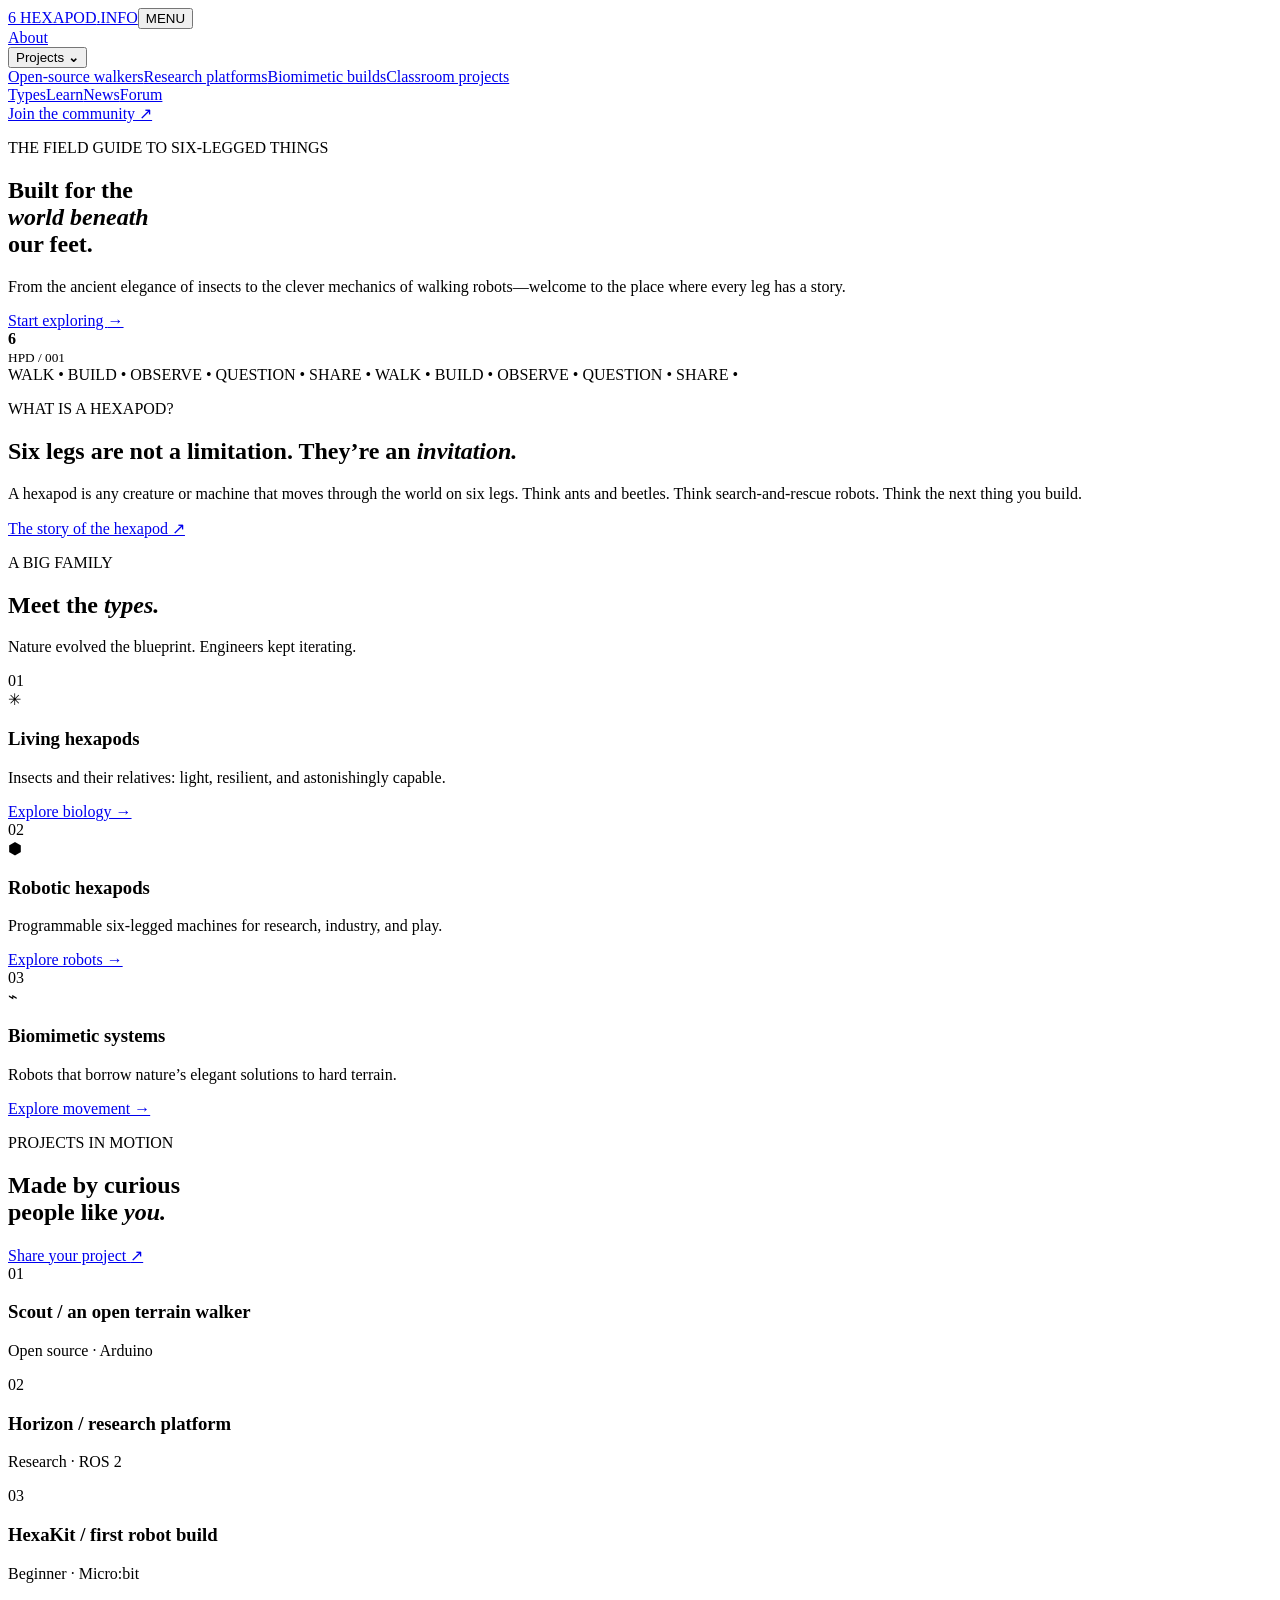
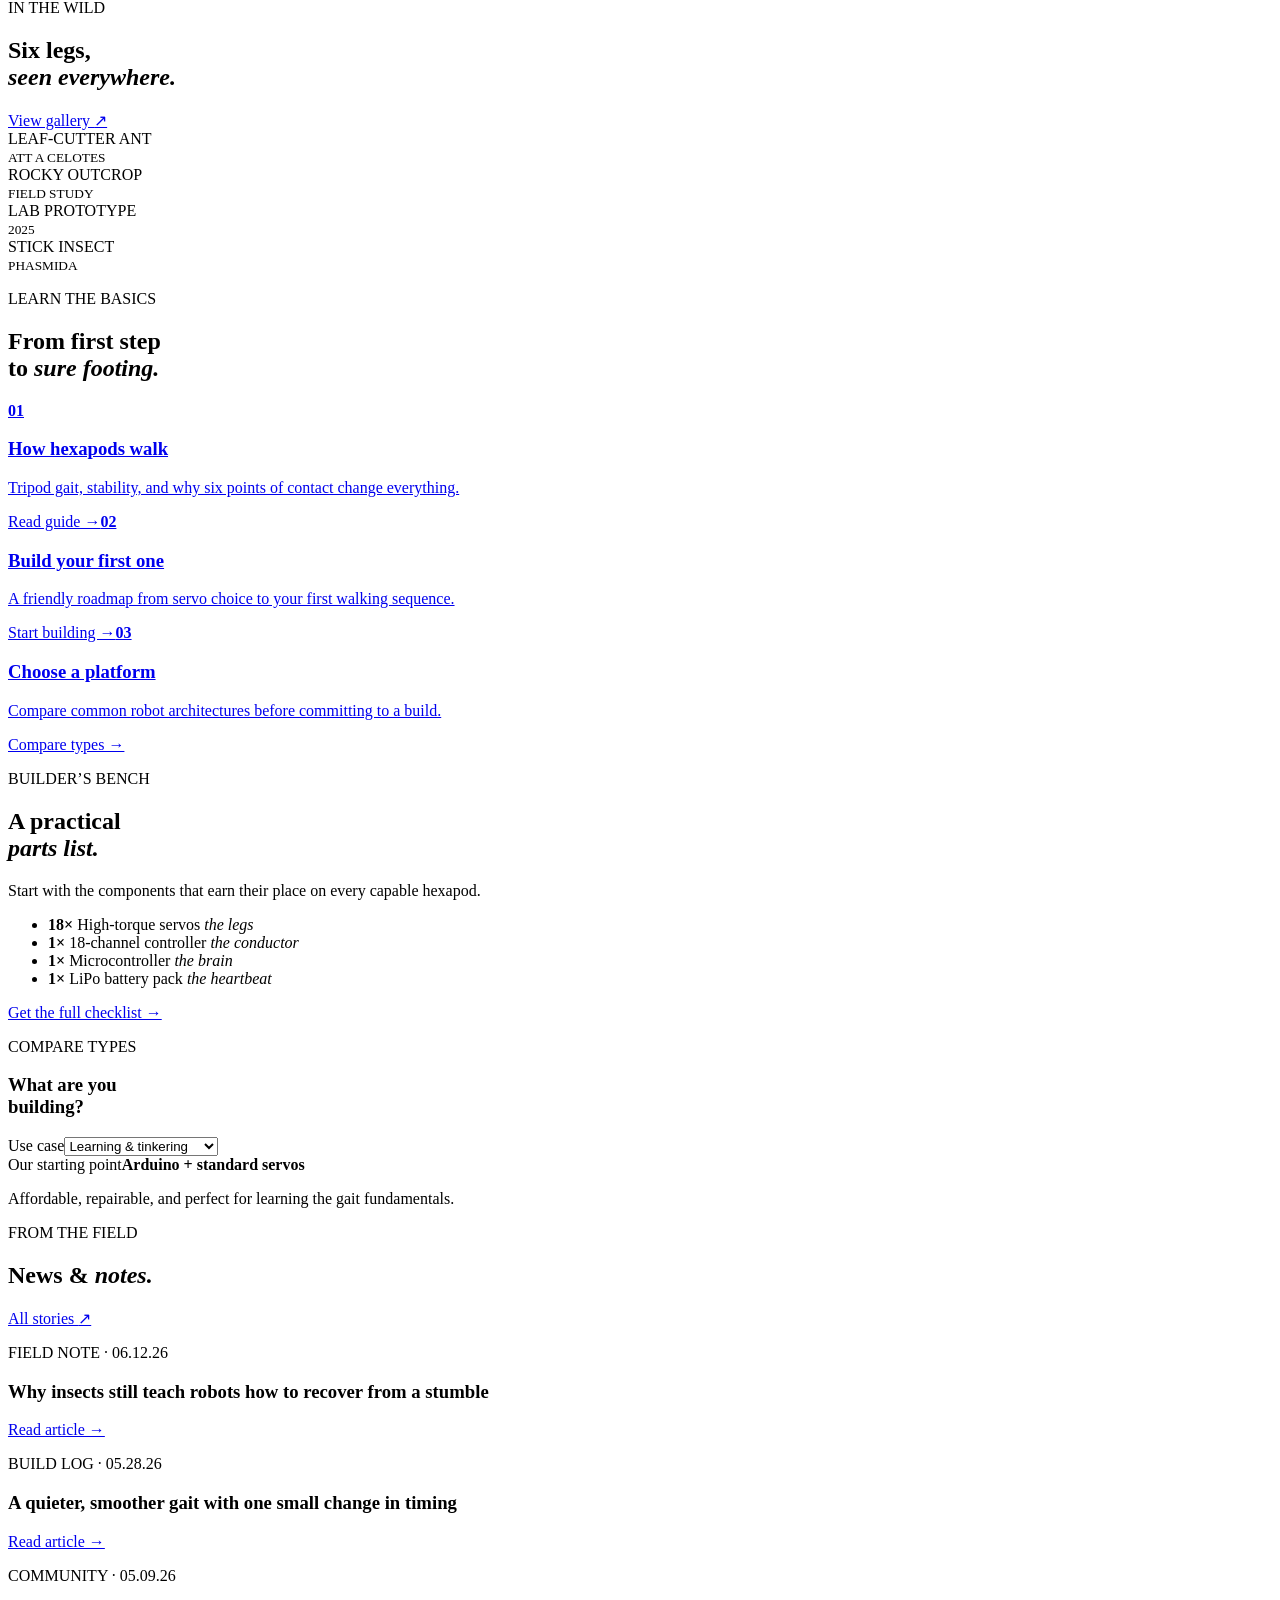
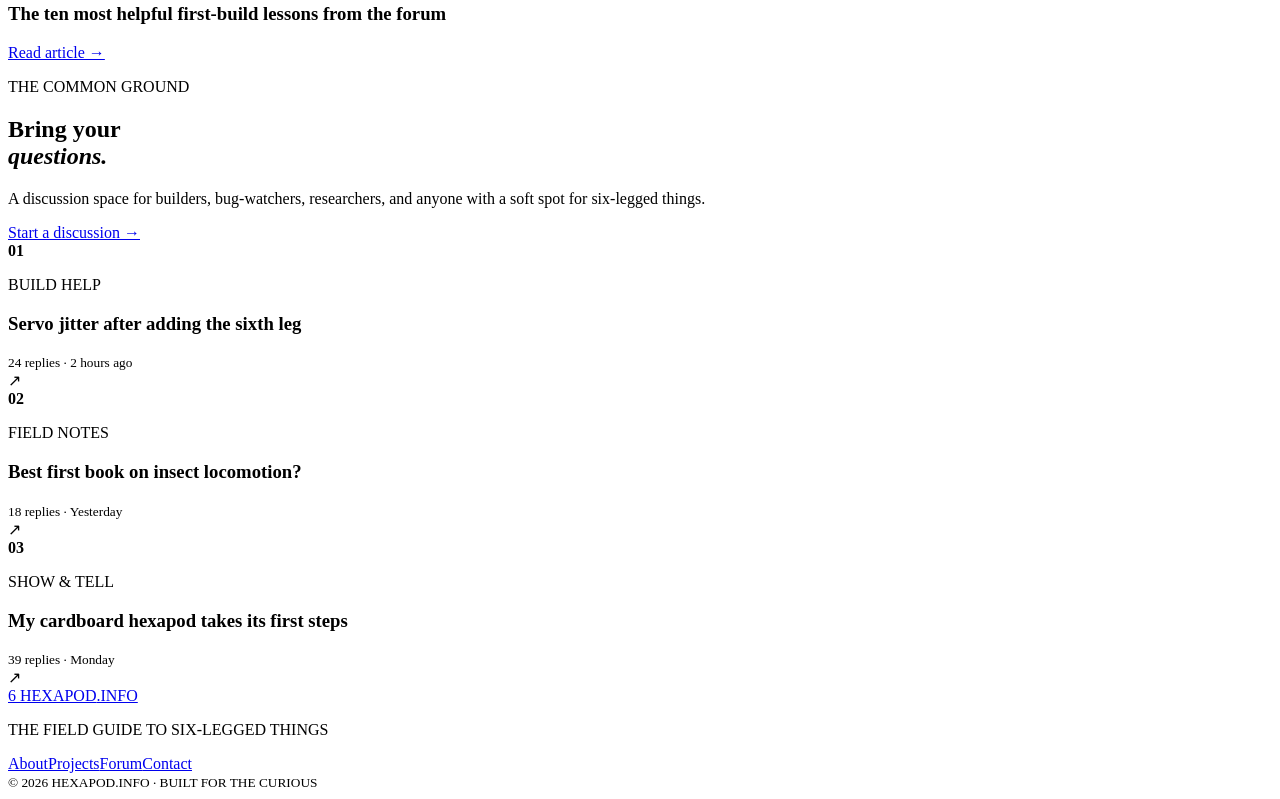
==== index.html @ 82b896a0 "Add Hexapod.info website" ====
<!doctype html>
<html lang="en">
<head>
  <meta charset="utf-8"><meta name="viewport" content="width=device-width,initial-scale=1">
  <meta name="description" content="Hexapod.info is a home for six-legged robots, living hexapods, projects, parts, and people who build them.">
  <title>Hexapod.info — Six legs, endless possibility</title>
  <link rel="preconnect" href="https://fonts.googleapis.com"><link rel="preconnect" href="https://fonts.gstatic.com" crossorigin>
  <link href="https://fonts.googleapis.com/css2?family=DM+Mono:wght@400;500&family=Manrope:wght@400;500;600;700;800&family=Playfair+Display:ital,wght@0,500;1,500&display=swap" rel="stylesheet">
  <link rel="stylesheet" href="styles.css">
</head>
<body>
  <header class="site-header"><a class="brand" href="#home"><span>6</span> HEXAPOD<span class="dot">.INFO</span></a><button class="nav-toggle" aria-label="Open navigation">MENU</button><nav><a href="#about">About</a><div class="dropdown"><button>Projects <b>⌄</b></button><div class="drop-content"><a href="#projects">Open-source walkers</a><a href="#projects">Research platforms</a><a href="#projects">Biomimetic builds</a><a href="#projects">Classroom projects</a></div></div><a href="#types">Types</a><a href="#learn">Learn</a><a href="#news">News</a><a href="#forum">Forum</a></nav><a class="contribute" href="#forum">Join the community ↗</a></header>

  <main id="home">
    <section class="hero"><div class="hero-orb"></div><div class="hero-copy"><p class="kicker">THE FIELD GUIDE TO SIX-LEGGED THINGS</p><h1>Built for the<br><i>world beneath</i><br>our feet.</h1><p>From the ancient elegance of insects to the clever mechanics of walking robots—welcome to the place where every leg has a story.</p><a class="button" href="#learn">Start exploring <span>→</span></a></div><div class="hero-art" aria-label="Abstract illustration of a hexapod robot"><div class="sun"></div><div class="hex-body"><b>6</b></div><i class="leg a"></i><i class="leg b"></i><i class="leg c"></i><i class="leg d"></i><i class="leg e"></i><i class="leg f"></i><span class="eye"></span><small>HPD / 001</small></div></section>

    <section class="marquee"><span>WALK • BUILD • OBSERVE • QUESTION • SHARE • </span><span>WALK • BUILD • OBSERVE • QUESTION • SHARE • </span></section>

    <section id="about" class="about wrap"><p class="kicker">WHAT IS A HEXAPOD?</p><div class="split"><h2>Six legs are not a limitation. They’re an <i>invitation.</i></h2><div><p class="large">A hexapod is any creature or machine that moves through the world on six legs. Think ants and beetles. Think search-and-rescue robots. Think the next thing you build.</p><a class="arrow-link" href="#learn">The story of the hexapod <span>↗</span></a></div></div></section>

    <section id="types" class="types"><div class="wrap"><div class="section-title"><div><p class="kicker">A BIG FAMILY</p><h2>Meet the <i>types.</i></h2></div><p>Nature evolved the blueprint. Engineers kept iterating.</p></div><div class="type-grid"><article class="type-card living"><span>01</span><div class="card-art insect">✳</div><h3>Living hexapods</h3><p>Insects and their relatives: light, resilient, and astonishingly capable.</p><a href="#learn">Explore biology →</a></article><article class="type-card robot"><span>02</span><div class="card-art bot">⬢</div><h3>Robotic hexapods</h3><p>Programmable six-legged machines for research, industry, and play.</p><a href="#projects">Explore robots →</a></article><article class="type-card hybrid"><span>03</span><div class="card-art terrain">⌁</div><h3>Biomimetic systems</h3><p>Robots that borrow nature’s elegant solutions to hard terrain.</p><a href="#learn">Explore movement →</a></article></div></div></section>

    <section id="projects" class="projects wrap"><p class="kicker">PROJECTS IN MOTION</p><div class="project-head"><h2>Made by curious<br>people like <i>you.</i></h2><a class="arrow-link" href="#forum">Share your project <span>↗</span></a></div><div class="project-grid"><article><div class="project-image p1"><span>01</span><div class="mini-walker"></div></div><h3>Scout / an open terrain walker</h3><p>Open source · Arduino</p></article><article><div class="project-image p2"><span>02</span><div class="mini-walker dark"></div></div><h3>Horizon / research platform</h3><p>Research · ROS 2</p></article><article><div class="project-image p3"><span>03</span><div class="mini-walker"></div></div><h3>HexaKit / first robot build</h3><p>Beginner · Micro:bit</p></article></div></section>

    <section class="gallery wrap"><div class="section-title"><div><p class="kicker">IN THE WILD</p><h2>Six legs,<br><i>seen everywhere.</i></h2></div><a class="arrow-link" href="#gallery">View gallery <span>↗</span></a></div><div id="gallery" class="gallery-grid"><div class="g1"><span>LEAF-CUTTER ANT<br><small>ATT A CELOTES</small></span></div><div class="g2"><span>ROCKY OUTCROP<br><small>FIELD STUDY</small></span></div><div class="g3"><span>LAB PROTOTYPE<br><small>2025</small></span></div><div class="g4"><span>STICK INSECT<br><small>PHASMIDA</small></span></div></div></section>

    <section id="learn" class="learn"><div class="wrap"><div class="learn-top"><p class="kicker">LEARN THE BASICS</p><h2>From first step<br>to <i>sure footing.</i></h2></div><div class="learn-grid"><a href="#learn"><b>01</b><h3>How hexapods walk</h3><p>Tripod gait, stability, and why six points of contact change everything.</p><span>Read guide →</span></a><a href="#parts"><b>02</b><h3>Build your first one</h3><p>A friendly roadmap from servo choice to your first walking sequence.</p><span>Start building →</span></a><a href="#compare"><b>03</b><h3>Choose a platform</h3><p>Compare common robot architectures before committing to a build.</p><span>Compare types →</span></a></div></div></section>

    <section id="parts" class="tools wrap"><p class="kicker">BUILDER’S BENCH</p><div class="tool-grid"><div><h2>A practical<br><i>parts list.</i></h2><p>Start with the components that earn their place on every capable hexapod.</p><ul><li><b>18×</b> High-torque servos <em>the legs</em></li><li><b>1×</b> 18-channel controller <em>the conductor</em></li><li><b>1×</b> Microcontroller <em>the brain</em></li><li><b>1×</b> LiPo battery pack <em>the heartbeat</em></li></ul><a class="button outline" href="#forum">Get the full checklist →</a></div><div id="compare" class="compare"><p class="kicker">COMPARE TYPES</p><h3>What are you<br>building?</h3><label>Use case<select id="useCase"><option value="learning">Learning & tinkering</option><option value="research">Research & autonomy</option><option value="field">Outdoor exploration</option></select></label><div class="result"><span>Our starting point</span><strong id="recommendation">Arduino + standard servos</strong><p id="recText">Affordable, repairable, and perfect for learning the gait fundamentals.</p></div></div></div></section>

    <section id="news" class="news"><div class="wrap"><div class="section-title"><div><p class="kicker">FROM THE FIELD</p><h2>News & <i>notes.</i></h2></div><a class="arrow-link" href="#news">All stories <span>↗</span></a></div><div class="news-grid"><article><p>FIELD NOTE · 06.12.26</p><h3>Why insects still teach robots how to recover from a stumble</h3><a href="#learn">Read article →</a></article><article><p>BUILD LOG · 05.28.26</p><h3>A quieter, smoother gait with one small change in timing</h3><a href="#learn">Read article →</a></article><article><p>COMMUNITY · 05.09.26</p><h3>The ten most helpful first-build lessons from the forum</h3><a href="#forum">Read article →</a></article></div></div></section>

    <section id="forum" class="forum wrap"><div><p class="kicker">THE COMMON GROUND</p><h2>Bring your<br><i>questions.</i></h2><p>A discussion space for builders, bug-watchers, researchers, and anyone with a soft spot for six-legged things.</p><a class="button" href="mailto:hello@hexapod.info">Start a discussion <span>→</span></a></div><div class="topics"><article><b>01</b><div><p>BUILD HELP</p><h3>Servo jitter after adding the sixth leg</h3><small>24 replies · 2 hours ago</small></div><span>↗</span></article><article><b>02</b><div><p>FIELD NOTES</p><h3>Best first book on insect locomotion?</h3><small>18 replies · Yesterday</small></div><span>↗</span></article><article><b>03</b><div><p>SHOW & TELL</p><h3>My cardboard hexapod takes its first steps</h3><small>39 replies · Monday</small></div><span>↗</span></article></div></section>
  </main>
  <footer><div class="wrap foot"><a class="brand" href="#home"><span>6</span> HEXAPOD<span class="dot">.INFO</span></a><p>THE FIELD GUIDE TO SIX-LEGGED THINGS</p><div><a href="#about">About</a><a href="#projects">Projects</a><a href="#forum">Forum</a><a href="mailto:hello@hexapod.info">Contact</a></div><small>© 2026 HEXAPOD.INFO · BUILT FOR THE CURIOUS</small></div></footer>
  <script src="app.js"></script>
</body></html>
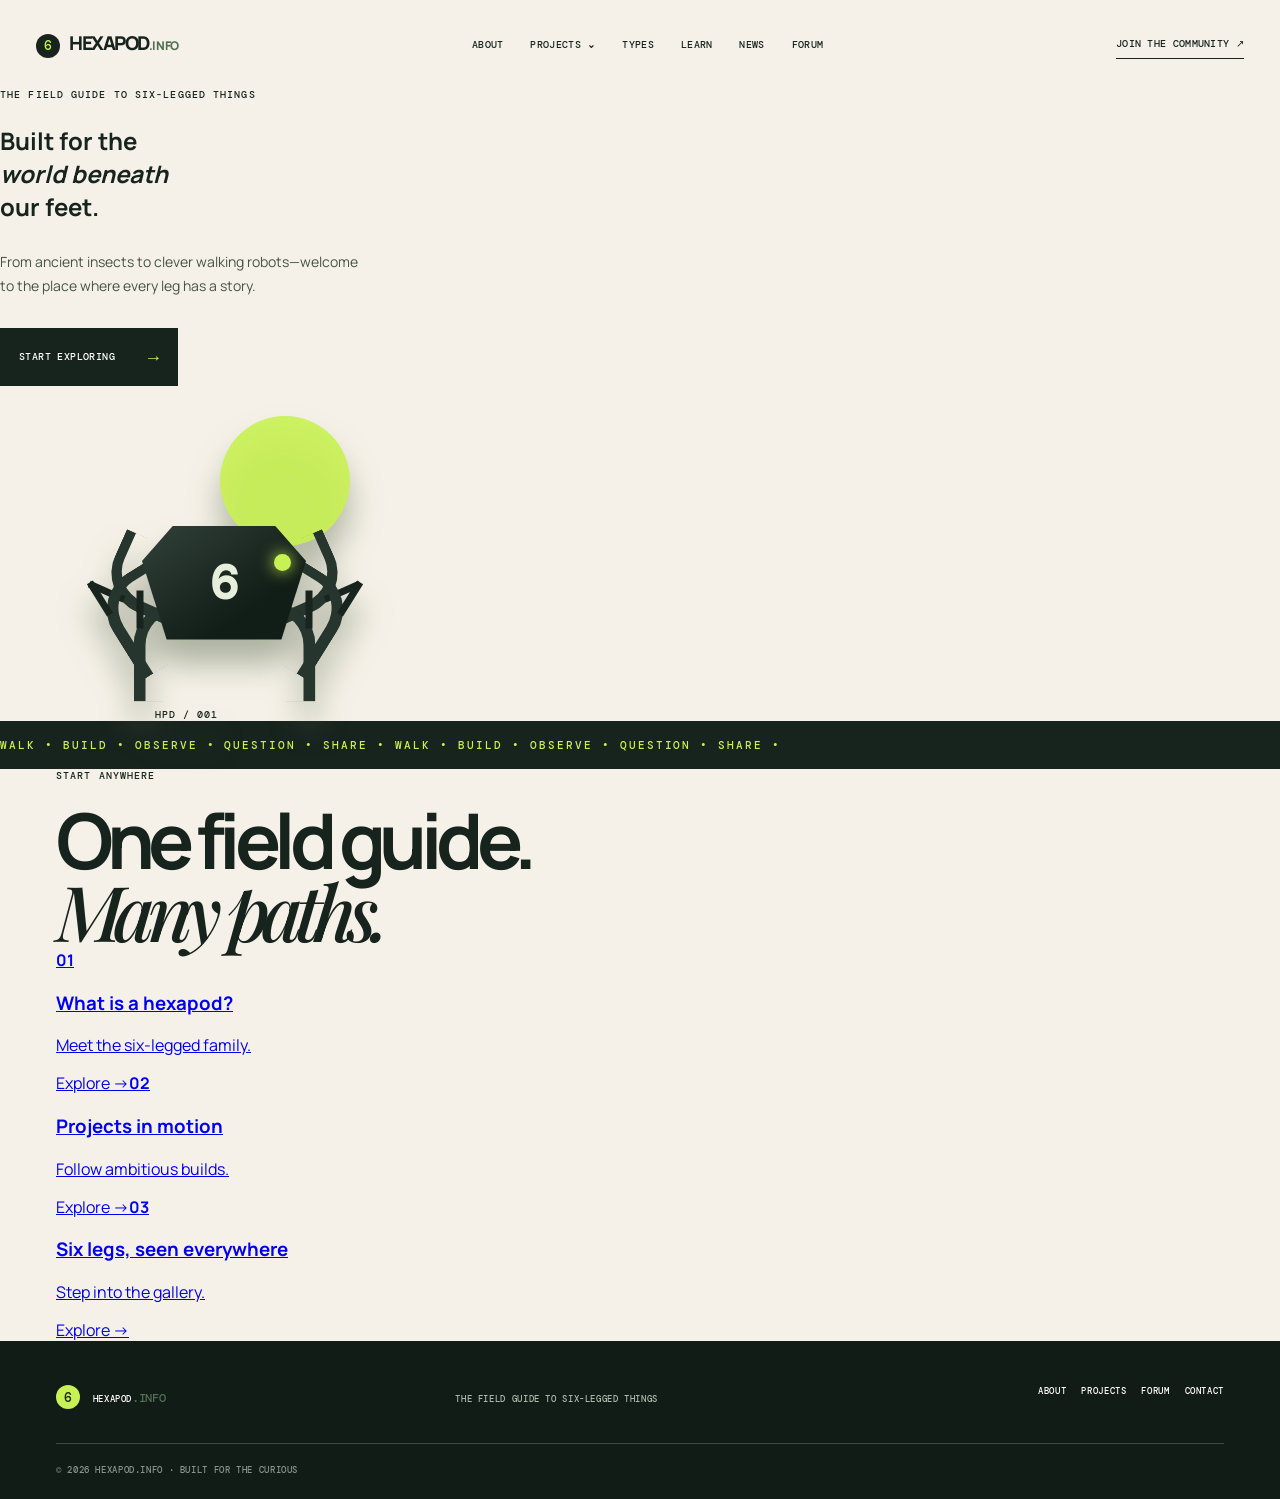
==== commit bf6b5fa0: "Convert site to separate pages" ====
--- a/index.html
+++ b/index.html
@@ -1,37 +1,6 @@
-<!doctype html>
-<html lang="en">
-<head>
-  <meta charset="utf-8"><meta name="viewport" content="width=device-width,initial-scale=1">
-  <meta name="description" content="Hexapod.info is a home for six-legged robots, living hexapods, projects, parts, and people who build them.">
-  <title>Hexapod.info — Six legs, endless possibility</title>
-  <link rel="preconnect" href="https://fonts.googleapis.com"><link rel="preconnect" href="https://fonts.gstatic.com" crossorigin>
-  <link href="https://fonts.googleapis.com/css2?family=DM+Mono:wght@400;500&family=Manrope:wght@400;500;600;700;800&family=Playfair+Display:ital,wght@0,500;1,500&display=swap" rel="stylesheet">
-  <link rel="stylesheet" href="styles.css">
-</head>
-<body>
-  <header class="site-header"><a class="brand" href="#home"><span>6</span> HEXAPOD<span class="dot">.INFO</span></a><button class="nav-toggle" aria-label="Open navigation">MENU</button><nav><a href="#about">About</a><div class="dropdown"><button>Projects <b>⌄</b></button><div class="drop-content"><a href="#projects">Open-source walkers</a><a href="#projects">Research platforms</a><a href="#projects">Biomimetic builds</a><a href="#projects">Classroom projects</a></div></div><a href="#types">Types</a><a href="#learn">Learn</a><a href="#news">News</a><a href="#forum">Forum</a></nav><a class="contribute" href="#forum">Join the community ↗</a></header>
-
-  <main id="home">
-    <section class="hero"><div class="hero-orb"></div><div class="hero-copy"><p class="kicker">THE FIELD GUIDE TO SIX-LEGGED THINGS</p><h1>Built for the<br><i>world beneath</i><br>our feet.</h1><p>From the ancient elegance of insects to the clever mechanics of walking robots—welcome to the place where every leg has a story.</p><a class="button" href="#learn">Start exploring <span>→</span></a></div><div class="hero-art" aria-label="Abstract illustration of a hexapod robot"><div class="sun"></div><div class="hex-body"><b>6</b></div><i class="leg a"></i><i class="leg b"></i><i class="leg c"></i><i class="leg d"></i><i class="leg e"></i><i class="leg f"></i><span class="eye"></span><small>HPD / 001</small></div></section>
-
-    <section class="marquee"><span>WALK • BUILD • OBSERVE • QUESTION • SHARE • </span><span>WALK • BUILD • OBSERVE • QUESTION • SHARE • </span></section>
-
-    <section id="about" class="about wrap"><p class="kicker">WHAT IS A HEXAPOD?</p><div class="split"><h2>Six legs are not a limitation. They’re an <i>invitation.</i></h2><div><p class="large">A hexapod is any creature or machine that moves through the world on six legs. Think ants and beetles. Think search-and-rescue robots. Think the next thing you build.</p><a class="arrow-link" href="#learn">The story of the hexapod <span>↗</span></a></div></div></section>
-
-    <section id="types" class="types"><div class="wrap"><div class="section-title"><div><p class="kicker">A BIG FAMILY</p><h2>Meet the <i>types.</i></h2></div><p>Nature evolved the blueprint. Engineers kept iterating.</p></div><div class="type-grid"><article class="type-card living"><span>01</span><div class="card-art insect">✳</div><h3>Living hexapods</h3><p>Insects and their relatives: light, resilient, and astonishingly capable.</p><a href="#learn">Explore biology →</a></article><article class="type-card robot"><span>02</span><div class="card-art bot">⬢</div><h3>Robotic hexapods</h3><p>Programmable six-legged machines for research, industry, and play.</p><a href="#projects">Explore robots →</a></article><article class="type-card hybrid"><span>03</span><div class="card-art terrain">⌁</div><h3>Biomimetic systems</h3><p>Robots that borrow nature’s elegant solutions to hard terrain.</p><a href="#learn">Explore movement →</a></article></div></div></section>
-
-    <section id="projects" class="projects wrap"><p class="kicker">PROJECTS IN MOTION</p><div class="project-head"><h2>Made by curious<br>people like <i>you.</i></h2><a class="arrow-link" href="#forum">Share your project <span>↗</span></a></div><div class="project-grid"><article><div class="project-image p1"><span>01</span><div class="mini-walker"></div></div><h3>Scout / an open terrain walker</h3><p>Open source · Arduino</p></article><article><div class="project-image p2"><span>02</span><div class="mini-walker dark"></div></div><h3>Horizon / research platform</h3><p>Research · ROS 2</p></article><article><div class="project-image p3"><span>03</span><div class="mini-walker"></div></div><h3>HexaKit / first robot build</h3><p>Beginner · Micro:bit</p></article></div></section>
-
-    <section class="gallery wrap"><div class="section-title"><div><p class="kicker">IN THE WILD</p><h2>Six legs,<br><i>seen everywhere.</i></h2></div><a class="arrow-link" href="#gallery">View gallery <span>↗</span></a></div><div id="gallery" class="gallery-grid"><div class="g1"><span>LEAF-CUTTER ANT<br><small>ATT A CELOTES</small></span></div><div class="g2"><span>ROCKY OUTCROP<br><small>FIELD STUDY</small></span></div><div class="g3"><span>LAB PROTOTYPE<br><small>2025</small></span></div><div class="g4"><span>STICK INSECT<br><small>PHASMIDA</small></span></div></div></section>
-
-    <section id="learn" class="learn"><div class="wrap"><div class="learn-top"><p class="kicker">LEARN THE BASICS</p><h2>From first step<br>to <i>sure footing.</i></h2></div><div class="learn-grid"><a href="#learn"><b>01</b><h3>How hexapods walk</h3><p>Tripod gait, stability, and why six points of contact change everything.</p><span>Read guide →</span></a><a href="#parts"><b>02</b><h3>Build your first one</h3><p>A friendly roadmap from servo choice to your first walking sequence.</p><span>Start building →</span></a><a href="#compare"><b>03</b><h3>Choose a platform</h3><p>Compare common robot architectures before committing to a build.</p><span>Compare types →</span></a></div></div></section>
-
-    <section id="parts" class="tools wrap"><p class="kicker">BUILDER’S BENCH</p><div class="tool-grid"><div><h2>A practical<br><i>parts list.</i></h2><p>Start with the components that earn their place on every capable hexapod.</p><ul><li><b>18×</b> High-torque servos <em>the legs</em></li><li><b>1×</b> 18-channel controller <em>the conductor</em></li><li><b>1×</b> Microcontroller <em>the brain</em></li><li><b>1×</b> LiPo battery pack <em>the heartbeat</em></li></ul><a class="button outline" href="#forum">Get the full checklist →</a></div><div id="compare" class="compare"><p class="kicker">COMPARE TYPES</p><h3>What are you<br>building?</h3><label>Use case<select id="useCase"><option value="learning">Learning & tinkering</option><option value="research">Research & autonomy</option><option value="field">Outdoor exploration</option></select></label><div class="result"><span>Our starting point</span><strong id="recommendation">Arduino + standard servos</strong><p id="recText">Affordable, repairable, and perfect for learning the gait fundamentals.</p></div></div></div></section>
-
-    <section id="news" class="news"><div class="wrap"><div class="section-title"><div><p class="kicker">FROM THE FIELD</p><h2>News & <i>notes.</i></h2></div><a class="arrow-link" href="#news">All stories <span>↗</span></a></div><div class="news-grid"><article><p>FIELD NOTE · 06.12.26</p><h3>Why insects still teach robots how to recover from a stumble</h3><a href="#learn">Read article →</a></article><article><p>BUILD LOG · 05.28.26</p><h3>A quieter, smoother gait with one small change in timing</h3><a href="#learn">Read article →</a></article><article><p>COMMUNITY · 05.09.26</p><h3>The ten most helpful first-build lessons from the forum</h3><a href="#forum">Read article →</a></article></div></div></section>
-
-    <section id="forum" class="forum wrap"><div><p class="kicker">THE COMMON GROUND</p><h2>Bring your<br><i>questions.</i></h2><p>A discussion space for builders, bug-watchers, researchers, and anyone with a soft spot for six-legged things.</p><a class="button" href="mailto:hello@hexapod.info">Start a discussion <span>→</span></a></div><div class="topics"><article><b>01</b><div><p>BUILD HELP</p><h3>Servo jitter after adding the sixth leg</h3><small>24 replies · 2 hours ago</small></div><span>↗</span></article><article><b>02</b><div><p>FIELD NOTES</p><h3>Best first book on insect locomotion?</h3><small>18 replies · Yesterday</small></div><span>↗</span></article><article><b>03</b><div><p>SHOW & TELL</p><h3>My cardboard hexapod takes its first steps</h3><small>39 replies · Monday</small></div><span>↗</span></article></div></section>
-  </main>
-  <footer><div class="wrap foot"><a class="brand" href="#home"><span>6</span> HEXAPOD<span class="dot">.INFO</span></a><p>THE FIELD GUIDE TO SIX-LEGGED THINGS</p><div><a href="#about">About</a><a href="#projects">Projects</a><a href="#forum">Forum</a><a href="mailto:hello@hexapod.info">Contact</a></div><small>© 2026 HEXAPOD.INFO · BUILT FOR THE CURIOUS</small></div></footer>
-  <script src="app.js"></script>
-</body></html>
+<!doctype html><html lang="en"><head><meta charset="utf-8"><meta name="viewport" content="width=device-width,initial-scale=1"><meta name="description" content="A field guide to living and robotic hexapods."><title>Hexapod.info — Home</title><link rel="preconnect" href="https://fonts.googleapis.com"><link rel="preconnect" href="https://fonts.gstatic.com" crossorigin><link href="https://fonts.googleapis.com/css2?family=DM+Mono:wght@400;500&family=Manrope:wght@400;500;600;700;800&family=Playfair+Display:ital,wght@0,500;1,500&display=swap" rel="stylesheet"><link rel="stylesheet" href="styles.css"></head><body>
+<header class="site-header"><a class="brand" href="index.html"><span>6</span> HEXAPOD<span class="dot">.INFO</span></a><nav><a href="about.html">About</a><div class="dropdown"><button>Projects <b>⌄</b></button><div class="drop-content"><a href="project-scout.html">Scout walker</a><a href="project-horizon.html">Horizon research</a><a href="project-hexakit.html">HexaKit build</a></div></div><a href="types.html">Types</a><a href="learn.html">Learn</a><a href="news.html">News</a><a href="forum.html">Forum</a></nav><a class="contribute" href="forum.html">Join the community ↗</a></header>
+<main><section class="home-hero"><div class="hero-copy"><p class="kicker">THE FIELD GUIDE TO SIX-LEGGED THINGS</p><h1>Built for the<br><i>world beneath</i><br>our feet.</h1><p>From ancient insects to clever walking robots—welcome to the place where every leg has a story.</p><a class="button" href="learn.html">Start exploring <span>→</span></a></div><div class="hero-art"><div class="sun"></div><div class="hex-body">6</div><i class="leg a"></i><i class="leg b"></i><i class="leg c"></i><i class="leg d"></i><i class="leg e"></i><i class="leg f"></i><span class="eye"></span><small>HPD / 001</small></div></section><section class="marquee">WALK • BUILD • OBSERVE • QUESTION • SHARE • WALK • BUILD • OBSERVE • QUESTION • SHARE •</section>
+<section class="wrap page-intro"><p class="kicker">START ANYWHERE</p><h2>One field guide.<br><i>Many paths.</i></h2><div class="feature-grid"><a href="about.html"><b>01</b><h3>What is a hexapod?</h3><p>Meet the six-legged family.</p><span>Explore →</span></a><a href="projects.html"><b>02</b><h3>Projects in motion</h3><p>Follow ambitious builds.</p><span>Explore →</span></a><a href="gallery.html"><b>03</b><h3>Six legs, seen everywhere</h3><p>Step into the gallery.</p><span>Explore →</span></a></div></section></main>
+<footer><div class="wrap foot"><a class="brand" href="index.html"><span>6</span> HEXAPOD<span class="dot">.INFO</span></a><p>THE FIELD GUIDE TO SIX-LEGGED THINGS</p><div><a href="about.html">About</a><a href="projects.html">Projects</a><a href="forum.html">Forum</a><a href="mailto:hello@hexapod.info">Contact</a></div><small>© 2026 HEXAPOD.INFO · BUILT FOR THE CURIOUS</small></div></footer></body></html>
+
--- a/styles.css
+++ b/styles.css
@@ -0,0 +1 @@
+:root{--ink:#17231d;--moss:#526f54;--lime:#c8f153;--cream:#f5f1e8;--paper:#e8e4d8;--line:#c9c9bd;--mono:'DM Mono',monospace}*{box-sizing:border-box}html{scroll-behavior:smooth}body{margin:0;color:var(--ink);background:var(--cream);font-family:Manrope,Arial,sans-serif}.wrap{max-width:1240px;margin:auto;padding:0 36px}.site-header{height:88px;max-width:1320px;margin:auto;display:flex;align-items:center;justify-content:space-between;padding:0 36px}.brand{color:var(--ink);text-decoration:none;font-weight:800;letter-spacing:-.08em;font-size:19px}.brand>span:first-child{display:inline-grid;place-items:center;margin-right:7px;border-radius:50%;background:var(--ink);color:var(--lime);font:500 13px var(--mono);letter-spacing:0;width:24px;height:24px}.brand .dot{color:var(--moss);font-size:12px;letter-spacing:-.03em}nav{display:flex;gap:27px;align-items:center}nav a,nav button,.contribute{font:500 10px var(--mono);text-transform:uppercase;letter-spacing:.03em;color:var(--ink);text-decoration:none;background:none;border:0;padding:8px 0}.contribute{border-bottom:1px solid var(--ink)}.dropdown{position:relative}.drop-content{display:none;position:absolute;z-index:10;top:28px;left:-16px;width:190px;padding:12px 16px;background:var(--ink)}.drop-content a{display:block;color:white;padding:10px 0}.dropdown:hover .drop-content,.dropdown:focus-within .drop-content{display:block}.nav-toggle{display:none}.hero{min-height:635px;position:relative;overflow:hidden;background:#cbd6ba;display:grid;grid-template-columns:50% 50%;padding:0 max(6vw,40px)}.hero:after{content:'';position:absolute;inset:0;opacity:.15;pointer-events:none;background-image:linear-gradient(#526f54 1px,transparent 1px),linear-gradient(90deg,#526f54 1px,transparent 1px);background-size:54px 54px}.hero-copy{align-self:center;position:relative;z-index:2;padding-bottom:25px}.kicker{font:500 10px var(--mono);letter-spacing:.11em;margin:0 0 23px}.hero h1,h2{font-size:clamp(50px,6vw,86px);line-height:.92;letter-spacing:-.085em;margin:0;font-weight:700}.hero h1 i,h2 i{font-family:'Playfair Display',serif;font-weight:500;letter-spacing:-.1em}.hero-copy>p:not(.kicker){max-width:370px;line-height:1.7;font-size:14px;color:#465347;margin:27px 0 30px}.button{display:inline-flex;gap:33px;align-items:center;background:var(--ink);color:white;padding:17px 19px;font:500 10px var(--mono);letter-spacing:.04em;text-transform:uppercase;text-decoration:none}.button span{color:var(--lime);font-size:18px}.hero-orb{position:absolute;border:1px solid #9dad8d;width:590px;height:590px;border-radius:50%;right:5%;top:22px}.hero-orb:after{content:'';position:absolute;border:1px solid #9dad8d;inset:83px;border-radius:50%}.hero-art{position:relative;z-index:1;align-self:center;width:280px;height:310px;margin-left:80px;filter:drop-shadow(0 24px 15px #65745880)}.sun{position:absolute;width:130px;height:130px;border-radius:50%;background:var(--lime);top:5px;right:10px;opacity:.9}.hex-body{z-index:3;position:absolute;top:115px;left:62px;width:164px;height:114px;display:grid;place-items:center;background:linear-gradient(145deg,#314139,#111d17 70%);clip-path:polygon(19% 0,81% 0,100% 31%,85% 100%,15% 100%,0 31%);color:#e6efdc;font:600 47px var(--mono)}.eye{z-index:4;position:absolute;top:143px;right:69px;width:17px;height:17px;border-radius:50%;background:var(--lime);box-shadow:0 0 16px var(--lime)}.leg{z-index:2;position:absolute;width:99px;height:72px;border-bottom:12px solid #26352d;border-left:10px solid #26352d;border-radius:0 0 0 43px}.leg:after{content:'';position:absolute;width:38px;height:7px;left:-22px;bottom:-9px;background:#18241e}.leg.a{top:135px;left:28px;transform:rotate(24deg)}.leg.b{top:172px;left:18px;transform:rotate(58deg)}.leg.c{top:205px;left:40px;transform:rotate(90deg)}.leg.d{top:135px;right:19px;transform:scaleX(-1) rotate(24deg)}.leg.e{top:172px;right:8px;transform:scaleX(-1) rotate(58deg)}.leg.f{top:205px;right:31px;transform:scaleX(-1) rotate(90deg)}.hero-art small{position:absolute;bottom:0;left:75px;font:500 10px var(--mono);letter-spacing:.1em}.marquee{overflow:hidden;background:var(--ink);color:var(--lime);white-space:nowrap;padding:17px 0;font:500 11px var(--mono);letter-spacing:.18em}.marquee span{display:inline-block;padding-left:35px}.about{padding-top:135px;padding-bottom:128px}.split{display:grid;grid-template-columns:1.2fr .8fr;gap:120px;align-items:end}.split h2{font-size:64px}.large{font-size:16px;line-height:1.72;color:#58625a;margin:0 0 31px}.arrow-link{font:500 10px var(--mono);text-transform:uppercase;letter-spacing:.04em;color:var(--ink);text-decoration:none;border-bottom:1px solid var(--ink);padding-bottom:8px}.arrow-link span{font-size:17px;margin-left:9px}.types{background:var(--paper);padding:110px 0}.section-title{display:flex;justify-content:space-between;align-items:end;margin-bottom:48px}.section-title h2{font-size:57px}.section-title>p{max-width:245px;font-size:13px;line-height:1.6;color:#687069}.type-grid{display:grid;grid-template-columns:repeat(3,1fr)}.type-card{padding:0 27px 20px;min-height:369px;border-left:1px solid var(--line);position:relative}.type-card>span,.project-image span{font:500 10px var(--mono)}.card-art{height:135px;font-size:90px;line-height:1;padding-top:16px}.insect{color:#46644d}.bot{color:#1e3328}.terrain{color:#657c58;font-family:'Playfair Display',serif}.type-card h3,.project-grid h3,.learn h3,.news h3{font-size:19px;letter-spacing:-.04em;margin:0}.type-card p{font-size:12px;line-height:1.7;color:#667068;max-width:225px}.type-card a{position:absolute;bottom:5px;font:500 10px var(--mono);text-decoration:none;color:var(--ink);text-transform:uppercase}.projects{padding-top:125px;padding-bottom:125px}.project-head{display:flex;align-items:end;justify-content:space-between;margin-bottom:53px}.project-head h2{font-size:57px}.project-grid{display:grid;grid-template-columns:1.18fr 1fr 1fr;gap:18px}.project-image{height:300px;margin-bottom:17px;position:relative;overflow:hidden;background:#c9d6c0}.project-image span{position:absolute;z-index:2;top:16px;left:16px}.p2{background:#9fb4ad}.p3{background:#e7dcb3}.mini-walker{position:absolute;width:130px;height:77px;top:110px;left:calc(50% - 65px);background:#1b2b22;clip-path:polygon(12% 0,88% 0,100% 35%,84% 100%,16% 100%,0 35%);transform:rotate(-12deg);box-shadow:0 30px 18px #41543c80}.mini-walker:after,.mini-walker:before{content:'';position:absolute;width:155px;height:69px;border-bottom:8px solid #1b2b22;border-radius:50%;bottom:-33px}.mini-walker:before{left:-43px;transform:rotate(18deg)}.mini-walker:after{right:-43px;transform:rotate(-18deg)}.dark{background:#e8f2ea}.project-grid p{font:500 10px var(--mono);margin:6px 0;color:#7a827b;text-transform:uppercase}.gallery{padding-bottom:135px}.gallery-grid{height:508px;display:grid;grid-template-columns:1.35fr .85fr 1fr;grid-template-rows:1fr 1fr;gap:12px}.gallery-grid>div{position:relative;overflow:hidden;background:#a4c08e}.gallery-grid span{position:absolute;left:15px;bottom:13px;color:white;font:500 10px/1.4 var(--mono);letter-spacing:.08em}.gallery-grid small{opacity:.75}.g1{grid-row:1/3;background:radial-gradient(circle at 62% 33%,#cadb7b 0 7%,transparent 7.5%),radial-gradient(ellipse at 50% 65%,#455d36 0 12%,transparent 13%),linear-gradient(140deg,#78995c,#244531)!important}.g2{background:linear-gradient(155deg,#bdd1a3,#476651)!important}.g3{background:radial-gradient(circle at 48% 43%,#c8f153 0 8%,transparent 8.5%),linear-gradient(130deg,#354f46,#1d2923)!important}.g4{background:linear-gradient(140deg,#d4bf85,#798d5c)!important}.learn{background:var(--ink);color:white;padding:112px 0}.learn-top{display:flex;justify-content:space-between;align-items:end}.learn h2{font-size:60px}.learn .kicker{color:var(--lime)}.learn-grid{display:grid;grid-template-columns:repeat(3,1fr);margin-top:66px}.learn-grid a{color:white;text-decoration:none;min-height:270px;border-left:1px solid #536057;padding:0 27px;position:relative}.learn-grid b{font:500 10px var(--mono);color:var(--lime)}.learn-grid h3{margin-top:75px}.learn-grid p{font-size:12px;line-height:1.7;color:#bec7bf;max-width:245px}.learn-grid span{position:absolute;bottom:0;font:500 10px var(--mono);color:var(--lime);text-transform:uppercase}.tools{padding:130px 36px}.tool-grid{display:grid;grid-template-columns:1fr 1fr;gap:80px}.tools h2{font-size:59px}.tools>p{margin-bottom:37px}.tool-grid>div>p:not(.kicker){color:#687069;font-size:13px;line-height:1.65;max-width:330px}.tools ul{list-style:none;padding:14px 0;margin:22px 0;border-top:1px solid var(--line)}.tools li{border-bottom:1px solid var(--line);padding:12px 0;font-size:13px}.tools li b{display:inline-block;width:47px;font:500 11px var(--mono)}.tools li em{font-size:11px;color:#778077;margin-left:8px}.outline{background:none;color:var(--ink);border:1px solid var(--ink);gap:15px}.compare{background:#d2e1cd;padding:32px 37px}.compare h3{font-size:35px;line-height:1;letter-spacing:-.06em;margin:0 0 37px}.compare label{display:block;font:500 10px var(--mono);text-transform:uppercase;letter-spacing:.06em}.compare select{display:block;width:100%;background:transparent;border:0;border-bottom:1px solid var(--ink);padding:10px 0;margin-top:5px;font:600 14px Manrope;color:var(--ink)}.result{margin-top:34px;padding:18px;background:var(--cream)}.result span{font:500 9px var(--mono);text-transform:uppercase}.result strong{display:block;margin-top:7px;font-size:18px;letter-spacing:-.04em}.result p{font-size:11px;line-height:1.55;margin:8px 0 0;color:#626b62}.news{background:var(--paper);padding:108px 0}.news-grid{display:grid;grid-template-columns:repeat(3,1fr)}.news-grid article{border-left:1px solid var(--line);padding:0 27px;min-height:210px}.news-grid p{font:500 10px var(--mono);color:#6b746d}.news-grid h3{font-size:22px;line-height:1.25}.news-grid a{display:block;color:var(--ink);font:500 10px var(--mono);text-decoration:none;text-transform:uppercase;margin-top:27px}.forum{padding-top:130px;padding-bottom:130px;display:grid;grid-template-columns:.85fr 1.15fr;gap:100px}.forum h2{font-size:60px}.forum>div>p:not(.kicker){font-size:13px;line-height:1.7;max-width:310px;color:#687069;margin:25px 0 30px}.topics article{display:flex;align-items:center;gap:22px;border-top:1px solid var(--line);padding:22px 0}.topics article:last-child{border-bottom:1px solid var(--line)}.topics b{font:500 10px var(--mono);color:#748175}.topics div{flex:1}.topics p{font:500 9px var(--mono);letter-spacing:.07em;color:#718073;margin:0 0 6px}.topics h3{font-size:16px;letter-spacing:-.04em;margin:0}.topics small{font:400 10px var(--mono);color:#899088}.topics>article>span{font-size:19px}footer{background:#111c16;color:#e7eee4;padding:44px 0 23px}.foot{display:grid;grid-template-columns:1fr 1fr 1fr;gap:30px}.foot .brand{color:white}.foot .brand>span:first-child{background:var(--lime);color:var(--ink)}.foot>p,.foot a,.foot small{font:500 9px var(--mono);letter-spacing:.07em;text-transform:uppercase}.foot>p{margin:8px 0;color:#aeb8af}.foot>div{display:flex;gap:15px;justify-content:flex-end}.foot a{color:white;text-decoration:none}.foot small{grid-column:1/-1;border-top:1px solid #3e4b42;padding-top:20px;color:#89958b}@media(max-width:800px){.wrap{padding-left:22px;padding-right:22px}.site-header{height:70px;padding:0 22px}.site-header nav,.contribute{display:none}.nav-toggle{display:block;border:0;background:transparent;font:500 10px var(--mono)}.hero{min-height:690px;display:block;padding:110px 22px 0}.hero-copy{padding:0}.hero h1{font-size:59px}.hero-art{margin:41px auto 0;width:250px;height:280px}.hero-orb{width:430px;height:430px;right:-100px;top:270px}.split,.tool-grid,.forum{grid-template-columns:1fr;gap:40px}.split h2,.section-title h2,.project-head h2,.learn h2,.tools h2,.forum h2{font-size:48px}.about,.projects,.gallery,.tools,.forum{padding-top:82px;padding-bottom:82px}.section-title,.project-head,.learn-top{display:block}.section-title>p,.project-head>a{display:block;margin-top:23px}.type-grid,.learn-grid,.news-grid,.project-grid{grid-template-columns:1fr}.type-card{border-left:0;border-top:1px solid var(--line);padding:21px 0;min-height:270px}.learn-grid a,.news-grid article{border-left:0;border-top:1px solid #536057;padding:22px 0;min-height:225px}.learn-grid h3{margin-top:45px}.gallery-grid{height:620px;grid-template-columns:1fr 1fr;grid-template-rows:1fr 1fr 1fr}.g1{grid-row:1/3}.g4{grid-column:1/3}.gallery .section-title{margin-bottom:36px}.tools{padding-left:22px;padding-right:22px}.compare{padding:28px 22px}.forum{gap:60px}.foot{grid-template-columns:1fr;gap:15px}.foot>div{justify-content:flex-start;flex-wrap:wrap}.project-image{height:245px}}
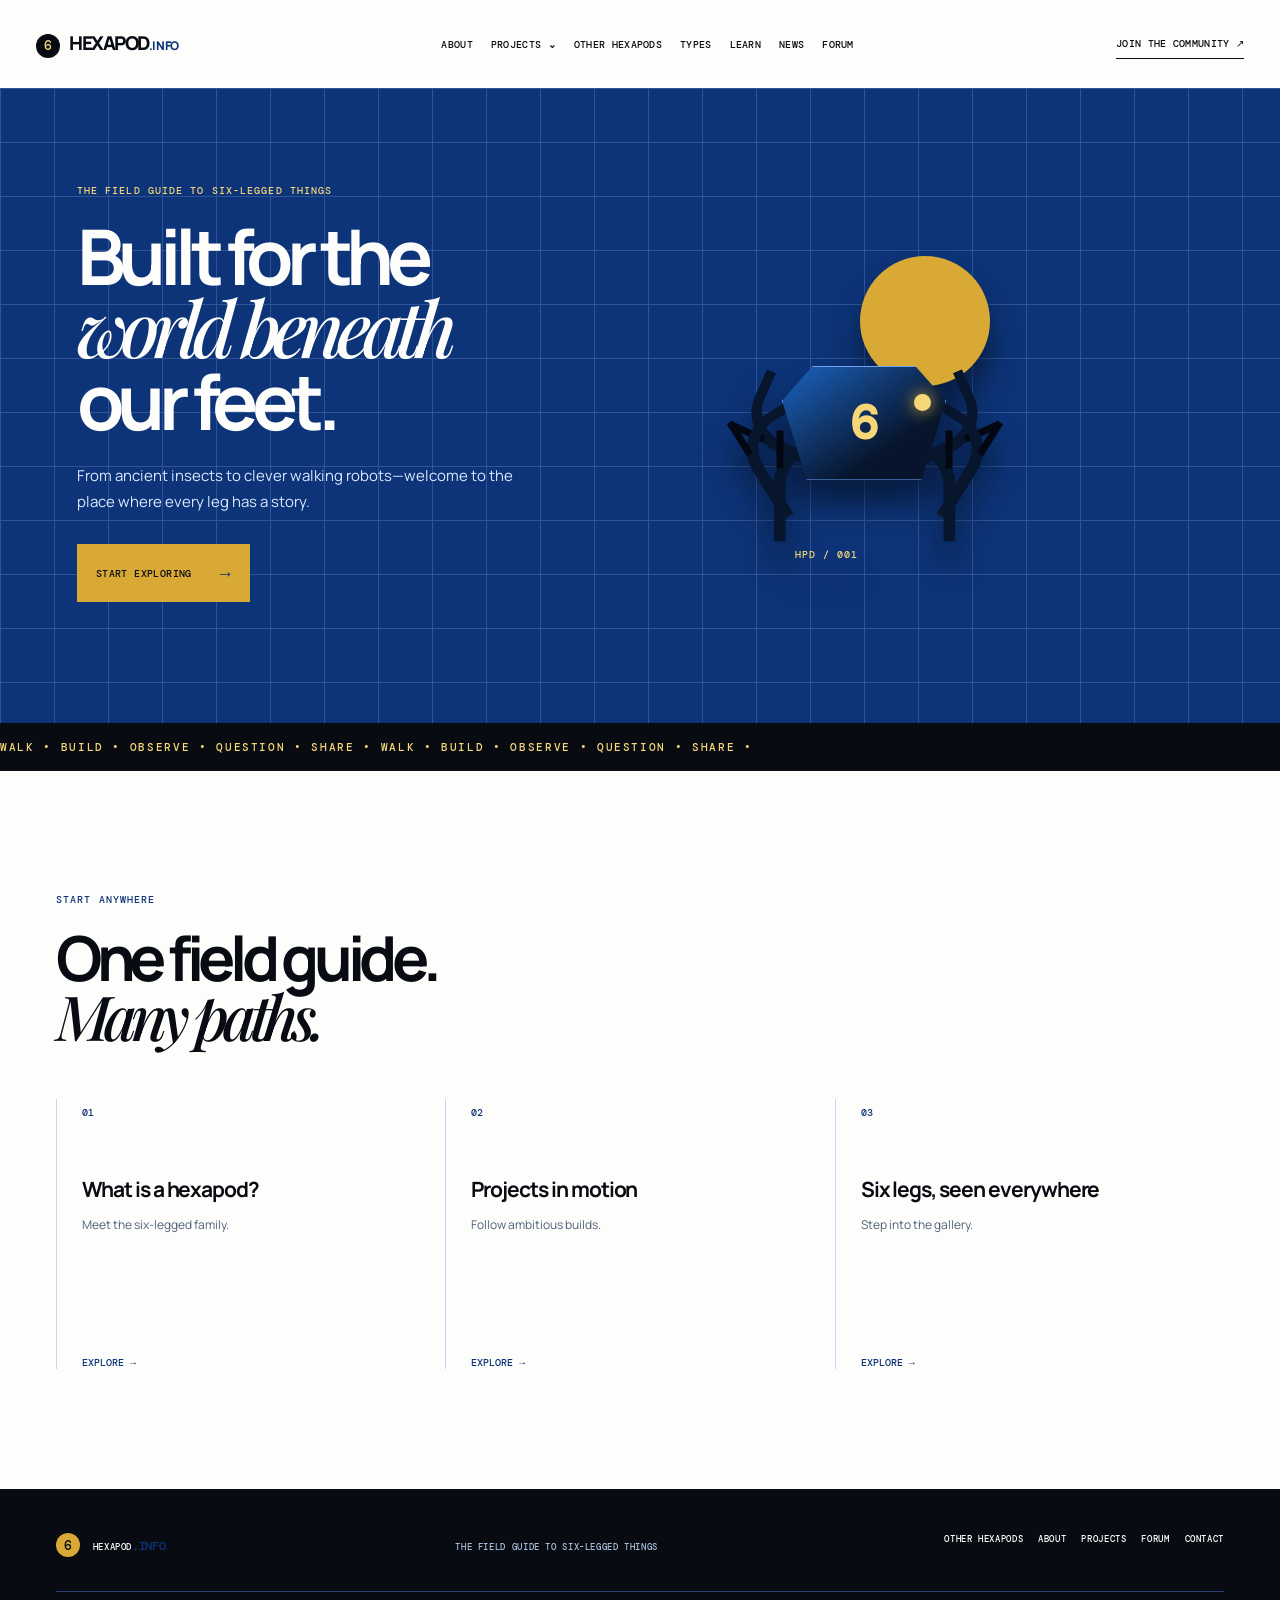
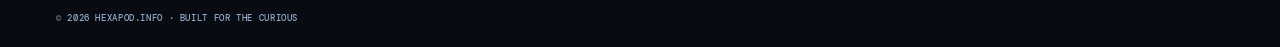
==== commit 9b3351fe: "Add sourced directory of 25 hexapod robots" ====
--- a/index.html
+++ b/index.html
@@ -1,6 +1,6 @@
 <!doctype html><html lang="en"><head><meta charset="utf-8"><meta name="viewport" content="width=device-width,initial-scale=1"><meta name="description" content="A field guide to living and robotic hexapods."><title>Hexapod.info — Home</title><link rel="preconnect" href="https://fonts.googleapis.com"><link rel="preconnect" href="https://fonts.gstatic.com" crossorigin><link href="https://fonts.googleapis.com/css2?family=DM+Mono:wght@400;500&family=Manrope:wght@400;500;600;700;800&family=Playfair+Display:ital,wght@0,500;1,500&display=swap" rel="stylesheet"><link rel="stylesheet" href="styles.css"></head><body>
-<header class="site-header"><a class="brand" href="index.html"><span>6</span> HEXAPOD<span class="dot">.INFO</span></a><nav><a href="about.html">About</a><div class="dropdown"><button>Projects <b>⌄</b></button><div class="drop-content"><a href="project-scout.html">Scout walker</a><a href="project-horizon.html">Horizon research</a><a href="project-hexakit.html">HexaKit build</a></div></div><a href="types.html">Types</a><a href="learn.html">Learn</a><a href="news.html">News</a><a href="forum.html">Forum</a></nav><a class="contribute" href="forum.html">Join the community ↗</a></header>
+<header class="site-header"><a class="brand" href="index.html"><span>6</span> HEXAPOD<span class="dot">.INFO</span></a><nav><a href="about.html">About</a><div class="dropdown"><button>Projects <b>⌄</b></button><div class="drop-content"><a href="project-scout.html">Scout walker</a><a href="project-horizon.html">Horizon research</a><a href="project-hexakit.html">HexaKit build</a></div></div><a href="other-hexapods.html">Other hexapods</a><a href="types.html">Types</a><a href="learn.html">Learn</a><a href="news.html">News</a><a href="forum.html">Forum</a></nav><a class="directory-shortcut" href="other-hexapods.html">Other hexapods</a><a class="contribute" href="forum.html">Join the community ↗</a></header>
 <main><section class="home-hero"><div class="hero-copy"><p class="kicker">THE FIELD GUIDE TO SIX-LEGGED THINGS</p><h1>Built for the<br><i>world beneath</i><br>our feet.</h1><p>From ancient insects to clever walking robots—welcome to the place where every leg has a story.</p><a class="button" href="learn.html">Start exploring <span>→</span></a></div><div class="hero-art"><div class="sun"></div><div class="hex-body">6</div><i class="leg a"></i><i class="leg b"></i><i class="leg c"></i><i class="leg d"></i><i class="leg e"></i><i class="leg f"></i><span class="eye"></span><small>HPD / 001</small></div></section><section class="marquee">WALK • BUILD • OBSERVE • QUESTION • SHARE • WALK • BUILD • OBSERVE • QUESTION • SHARE •</section>
 <section class="wrap page-intro"><p class="kicker">START ANYWHERE</p><h2>One field guide.<br><i>Many paths.</i></h2><div class="feature-grid"><a href="about.html"><b>01</b><h3>What is a hexapod?</h3><p>Meet the six-legged family.</p><span>Explore →</span></a><a href="projects.html"><b>02</b><h3>Projects in motion</h3><p>Follow ambitious builds.</p><span>Explore →</span></a><a href="gallery.html"><b>03</b><h3>Six legs, seen everywhere</h3><p>Step into the gallery.</p><span>Explore →</span></a></div></section></main>
-<footer><div class="wrap foot"><a class="brand" href="index.html"><span>6</span> HEXAPOD<span class="dot">.INFO</span></a><p>THE FIELD GUIDE TO SIX-LEGGED THINGS</p><div><a href="about.html">About</a><a href="projects.html">Projects</a><a href="forum.html">Forum</a><a href="mailto:hello@hexapod.info">Contact</a></div><small>© 2026 HEXAPOD.INFO · BUILT FOR THE CURIOUS</small></div></footer></body></html>
+<footer><div class="wrap foot"><a class="brand" href="index.html"><span>6</span> HEXAPOD<span class="dot">.INFO</span></a><p>THE FIELD GUIDE TO SIX-LEGGED THINGS</p><div><a href="other-hexapods.html">Other hexapods</a><a href="about.html">About</a><a href="projects.html">Projects</a><a href="forum.html">Forum</a><a href="mailto:hello@hexapod.info">Contact</a></div><small>© 2026 HEXAPOD.INFO · BUILT FOR THE CURIOUS</small></div></footer></body></html>
 
--- a/styles.css
+++ b/styles.css
@@ -1 +1,17 @@
-:root{--ink:#17231d;--moss:#526f54;--lime:#c8f153;--cream:#f5f1e8;--paper:#e8e4d8;--line:#c9c9bd;--mono:'DM Mono',monospace}*{box-sizing:border-box}html{scroll-behavior:smooth}body{margin:0;color:var(--ink);background:var(--cream);font-family:Manrope,Arial,sans-serif}.wrap{max-width:1240px;margin:auto;padding:0 36px}.site-header{height:88px;max-width:1320px;margin:auto;display:flex;align-items:center;justify-content:space-between;padding:0 36px}.brand{color:var(--ink);text-decoration:none;font-weight:800;letter-spacing:-.08em;font-size:19px}.brand>span:first-child{display:inline-grid;place-items:center;margin-right:7px;border-radius:50%;background:var(--ink);color:var(--lime);font:500 13px var(--mono);letter-spacing:0;width:24px;height:24px}.brand .dot{color:var(--moss);font-size:12px;letter-spacing:-.03em}nav{display:flex;gap:27px;align-items:center}nav a,nav button,.contribute{font:500 10px var(--mono);text-transform:uppercase;letter-spacing:.03em;color:var(--ink);text-decoration:none;background:none;border:0;padding:8px 0}.contribute{border-bottom:1px solid var(--ink)}.dropdown{position:relative}.drop-content{display:none;position:absolute;z-index:10;top:28px;left:-16px;width:190px;padding:12px 16px;background:var(--ink)}.drop-content a{display:block;color:white;padding:10px 0}.dropdown:hover .drop-content,.dropdown:focus-within .drop-content{display:block}.nav-toggle{display:none}.hero{min-height:635px;position:relative;overflow:hidden;background:#cbd6ba;display:grid;grid-template-columns:50% 50%;padding:0 max(6vw,40px)}.hero:after{content:'';position:absolute;inset:0;opacity:.15;pointer-events:none;background-image:linear-gradient(#526f54 1px,transparent 1px),linear-gradient(90deg,#526f54 1px,transparent 1px);background-size:54px 54px}.hero-copy{align-self:center;position:relative;z-index:2;padding-bottom:25px}.kicker{font:500 10px var(--mono);letter-spacing:.11em;margin:0 0 23px}.hero h1,h2{font-size:clamp(50px,6vw,86px);line-height:.92;letter-spacing:-.085em;margin:0;font-weight:700}.hero h1 i,h2 i{font-family:'Playfair Display',serif;font-weight:500;letter-spacing:-.1em}.hero-copy>p:not(.kicker){max-width:370px;line-height:1.7;font-size:14px;color:#465347;margin:27px 0 30px}.button{display:inline-flex;gap:33px;align-items:center;background:var(--ink);color:white;padding:17px 19px;font:500 10px var(--mono);letter-spacing:.04em;text-transform:uppercase;text-decoration:none}.button span{color:var(--lime);font-size:18px}.hero-orb{position:absolute;border:1px solid #9dad8d;width:590px;height:590px;border-radius:50%;right:5%;top:22px}.hero-orb:after{content:'';position:absolute;border:1px solid #9dad8d;inset:83px;border-radius:50%}.hero-art{position:relative;z-index:1;align-self:center;width:280px;height:310px;margin-left:80px;filter:drop-shadow(0 24px 15px #65745880)}.sun{position:absolute;width:130px;height:130px;border-radius:50%;background:var(--lime);top:5px;right:10px;opacity:.9}.hex-body{z-index:3;position:absolute;top:115px;left:62px;width:164px;height:114px;display:grid;place-items:center;background:linear-gradient(145deg,#314139,#111d17 70%);clip-path:polygon(19% 0,81% 0,100% 31%,85% 100%,15% 100%,0 31%);color:#e6efdc;font:600 47px var(--mono)}.eye{z-index:4;position:absolute;top:143px;right:69px;width:17px;height:17px;border-radius:50%;background:var(--lime);box-shadow:0 0 16px var(--lime)}.leg{z-index:2;position:absolute;width:99px;height:72px;border-bottom:12px solid #26352d;border-left:10px solid #26352d;border-radius:0 0 0 43px}.leg:after{content:'';position:absolute;width:38px;height:7px;left:-22px;bottom:-9px;background:#18241e}.leg.a{top:135px;left:28px;transform:rotate(24deg)}.leg.b{top:172px;left:18px;transform:rotate(58deg)}.leg.c{top:205px;left:40px;transform:rotate(90deg)}.leg.d{top:135px;right:19px;transform:scaleX(-1) rotate(24deg)}.leg.e{top:172px;right:8px;transform:scaleX(-1) rotate(58deg)}.leg.f{top:205px;right:31px;transform:scaleX(-1) rotate(90deg)}.hero-art small{position:absolute;bottom:0;left:75px;font:500 10px var(--mono);letter-spacing:.1em}.marquee{overflow:hidden;background:var(--ink);color:var(--lime);white-space:nowrap;padding:17px 0;font:500 11px var(--mono);letter-spacing:.18em}.marquee span{display:inline-block;padding-left:35px}.about{padding-top:135px;padding-bottom:128px}.split{display:grid;grid-template-columns:1.2fr .8fr;gap:120px;align-items:end}.split h2{font-size:64px}.large{font-size:16px;line-height:1.72;color:#58625a;margin:0 0 31px}.arrow-link{font:500 10px var(--mono);text-transform:uppercase;letter-spacing:.04em;color:var(--ink);text-decoration:none;border-bottom:1px solid var(--ink);padding-bottom:8px}.arrow-link span{font-size:17px;margin-left:9px}.types{background:var(--paper);padding:110px 0}.section-title{display:flex;justify-content:space-between;align-items:end;margin-bottom:48px}.section-title h2{font-size:57px}.section-title>p{max-width:245px;font-size:13px;line-height:1.6;color:#687069}.type-grid{display:grid;grid-template-columns:repeat(3,1fr)}.type-card{padding:0 27px 20px;min-height:369px;border-left:1px solid var(--line);position:relative}.type-card>span,.project-image span{font:500 10px var(--mono)}.card-art{height:135px;font-size:90px;line-height:1;padding-top:16px}.insect{color:#46644d}.bot{color:#1e3328}.terrain{color:#657c58;font-family:'Playfair Display',serif}.type-card h3,.project-grid h3,.learn h3,.news h3{font-size:19px;letter-spacing:-.04em;margin:0}.type-card p{font-size:12px;line-height:1.7;color:#667068;max-width:225px}.type-card a{position:absolute;bottom:5px;font:500 10px var(--mono);text-decoration:none;color:var(--ink);text-transform:uppercase}.projects{padding-top:125px;padding-bottom:125px}.project-head{display:flex;align-items:end;justify-content:space-between;margin-bottom:53px}.project-head h2{font-size:57px}.project-grid{display:grid;grid-template-columns:1.18fr 1fr 1fr;gap:18px}.project-image{height:300px;margin-bottom:17px;position:relative;overflow:hidden;background:#c9d6c0}.project-image span{position:absolute;z-index:2;top:16px;left:16px}.p2{background:#9fb4ad}.p3{background:#e7dcb3}.mini-walker{position:absolute;width:130px;height:77px;top:110px;left:calc(50% - 65px);background:#1b2b22;clip-path:polygon(12% 0,88% 0,100% 35%,84% 100%,16% 100%,0 35%);transform:rotate(-12deg);box-shadow:0 30px 18px #41543c80}.mini-walker:after,.mini-walker:before{content:'';position:absolute;width:155px;height:69px;border-bottom:8px solid #1b2b22;border-radius:50%;bottom:-33px}.mini-walker:before{left:-43px;transform:rotate(18deg)}.mini-walker:after{right:-43px;transform:rotate(-18deg)}.dark{background:#e8f2ea}.project-grid p{font:500 10px var(--mono);margin:6px 0;color:#7a827b;text-transform:uppercase}.gallery{padding-bottom:135px}.gallery-grid{height:508px;display:grid;grid-template-columns:1.35fr .85fr 1fr;grid-template-rows:1fr 1fr;gap:12px}.gallery-grid>div{position:relative;overflow:hidden;background:#a4c08e}.gallery-grid span{position:absolute;left:15px;bottom:13px;color:white;font:500 10px/1.4 var(--mono);letter-spacing:.08em}.gallery-grid small{opacity:.75}.g1{grid-row:1/3;background:radial-gradient(circle at 62% 33%,#cadb7b 0 7%,transparent 7.5%),radial-gradient(ellipse at 50% 65%,#455d36 0 12%,transparent 13%),linear-gradient(140deg,#78995c,#244531)!important}.g2{background:linear-gradient(155deg,#bdd1a3,#476651)!important}.g3{background:radial-gradient(circle at 48% 43%,#c8f153 0 8%,transparent 8.5%),linear-gradient(130deg,#354f46,#1d2923)!important}.g4{background:linear-gradient(140deg,#d4bf85,#798d5c)!important}.learn{background:var(--ink);color:white;padding:112px 0}.learn-top{display:flex;justify-content:space-between;align-items:end}.learn h2{font-size:60px}.learn .kicker{color:var(--lime)}.learn-grid{display:grid;grid-template-columns:repeat(3,1fr);margin-top:66px}.learn-grid a{color:white;text-decoration:none;min-height:270px;border-left:1px solid #536057;padding:0 27px;position:relative}.learn-grid b{font:500 10px var(--mono);color:var(--lime)}.learn-grid h3{margin-top:75px}.learn-grid p{font-size:12px;line-height:1.7;color:#bec7bf;max-width:245px}.learn-grid span{position:absolute;bottom:0;font:500 10px var(--mono);color:var(--lime);text-transform:uppercase}.tools{padding:130px 36px}.tool-grid{display:grid;grid-template-columns:1fr 1fr;gap:80px}.tools h2{font-size:59px}.tools>p{margin-bottom:37px}.tool-grid>div>p:not(.kicker){color:#687069;font-size:13px;line-height:1.65;max-width:330px}.tools ul{list-style:none;padding:14px 0;margin:22px 0;border-top:1px solid var(--line)}.tools li{border-bottom:1px solid var(--line);padding:12px 0;font-size:13px}.tools li b{display:inline-block;width:47px;font:500 11px var(--mono)}.tools li em{font-size:11px;color:#778077;margin-left:8px}.outline{background:none;color:var(--ink);border:1px solid var(--ink);gap:15px}.compare{background:#d2e1cd;padding:32px 37px}.compare h3{font-size:35px;line-height:1;letter-spacing:-.06em;margin:0 0 37px}.compare label{display:block;font:500 10px var(--mono);text-transform:uppercase;letter-spacing:.06em}.compare select{display:block;width:100%;background:transparent;border:0;border-bottom:1px solid var(--ink);padding:10px 0;margin-top:5px;font:600 14px Manrope;color:var(--ink)}.result{margin-top:34px;padding:18px;background:var(--cream)}.result span{font:500 9px var(--mono);text-transform:uppercase}.result strong{display:block;margin-top:7px;font-size:18px;letter-spacing:-.04em}.result p{font-size:11px;line-height:1.55;margin:8px 0 0;color:#626b62}.news{background:var(--paper);padding:108px 0}.news-grid{display:grid;grid-template-columns:repeat(3,1fr)}.news-grid article{border-left:1px solid var(--line);padding:0 27px;min-height:210px}.news-grid p{font:500 10px var(--mono);color:#6b746d}.news-grid h3{font-size:22px;line-height:1.25}.news-grid a{display:block;color:var(--ink);font:500 10px var(--mono);text-decoration:none;text-transform:uppercase;margin-top:27px}.forum{padding-top:130px;padding-bottom:130px;display:grid;grid-template-columns:.85fr 1.15fr;gap:100px}.forum h2{font-size:60px}.forum>div>p:not(.kicker){font-size:13px;line-height:1.7;max-width:310px;color:#687069;margin:25px 0 30px}.topics article{display:flex;align-items:center;gap:22px;border-top:1px solid var(--line);padding:22px 0}.topics article:last-child{border-bottom:1px solid var(--line)}.topics b{font:500 10px var(--mono);color:#748175}.topics div{flex:1}.topics p{font:500 9px var(--mono);letter-spacing:.07em;color:#718073;margin:0 0 6px}.topics h3{font-size:16px;letter-spacing:-.04em;margin:0}.topics small{font:400 10px var(--mono);color:#899088}.topics>article>span{font-size:19px}footer{background:#111c16;color:#e7eee4;padding:44px 0 23px}.foot{display:grid;grid-template-columns:1fr 1fr 1fr;gap:30px}.foot .brand{color:white}.foot .brand>span:first-child{background:var(--lime);color:var(--ink)}.foot>p,.foot a,.foot small{font:500 9px var(--mono);letter-spacing:.07em;text-transform:uppercase}.foot>p{margin:8px 0;color:#aeb8af}.foot>div{display:flex;gap:15px;justify-content:flex-end}.foot a{color:white;text-decoration:none}.foot small{grid-column:1/-1;border-top:1px solid #3e4b42;padding-top:20px;color:#89958b}@media(max-width:800px){.wrap{padding-left:22px;padding-right:22px}.site-header{height:70px;padding:0 22px}.site-header nav,.contribute{display:none}.nav-toggle{display:block;border:0;background:transparent;font:500 10px var(--mono)}.hero{min-height:690px;display:block;padding:110px 22px 0}.hero-copy{padding:0}.hero h1{font-size:59px}.hero-art{margin:41px auto 0;width:250px;height:280px}.hero-orb{width:430px;height:430px;right:-100px;top:270px}.split,.tool-grid,.forum{grid-template-columns:1fr;gap:40px}.split h2,.section-title h2,.project-head h2,.learn h2,.tools h2,.forum h2{font-size:48px}.about,.projects,.gallery,.tools,.forum{padding-top:82px;padding-bottom:82px}.section-title,.project-head,.learn-top{display:block}.section-title>p,.project-head>a{display:block;margin-top:23px}.type-grid,.learn-grid,.news-grid,.project-grid{grid-template-columns:1fr}.type-card{border-left:0;border-top:1px solid var(--line);padding:21px 0;min-height:270px}.learn-grid a,.news-grid article{border-left:0;border-top:1px solid #536057;padding:22px 0;min-height:225px}.learn-grid h3{margin-top:45px}.gallery-grid{height:620px;grid-template-columns:1fr 1fr;grid-template-rows:1fr 1fr 1fr}.g1{grid-row:1/3}.g4{grid-column:1/3}.gallery .section-title{margin-bottom:36px}.tools{padding-left:22px;padding-right:22px}.compare{padding:28px 22px}.forum{gap:60px}.foot{grid-template-columns:1fr;gap:15px}.foot>div{justify-content:flex-start;flex-wrap:wrap}.project-image{height:245px}}
+:root{--black:#080b12;--blue:#0d3478;--blue-mid:#174f9d;--blue-pale:#eaf2ff;--gold:#d8aa35;--gold-light:#f6d778;--white:#fdfdfb;--line:#c6d4ed;--muted:#4f607b;--mono:'DM Mono',monospace}*{box-sizing:border-box}html{scroll-behavior:smooth}body{margin:0;background:var(--white);color:var(--black);font-family:Manrope,Arial,sans-serif}.wrap{max-width:1240px;margin:auto;padding-left:36px;padding-right:36px}.site-header{height:88px;max-width:1320px;margin:auto;display:flex;align-items:center;justify-content:space-between;padding:0 36px;background:var(--white)}.brand{color:var(--black);text-decoration:none;font-weight:800;letter-spacing:-.08em;font-size:19px;white-space:nowrap}.brand>span:first-child{display:inline-grid;place-items:center;margin-right:7px;border-radius:50%;background:var(--black);color:var(--gold-light);font:500 13px var(--mono);letter-spacing:0;width:24px;height:24px}.brand .dot{color:var(--blue);font-size:12px;letter-spacing:-.03em}nav{display:flex;gap:27px;align-items:center}nav a,nav button,.contribute{font:500 10px var(--mono);text-transform:uppercase;letter-spacing:.03em;color:var(--black);text-decoration:none;background:none;border:0;padding:8px 0}.active{border-bottom:1px solid var(--blue)!important;color:var(--blue)!important}.contribute{border-bottom:1px solid var(--black)}.dropdown{position:relative}.drop-content{display:none;position:absolute;z-index:10;top:28px;left:-16px;width:190px;padding:12px 16px;background:var(--black);box-shadow:0 12px 24px #080b1230}.drop-content a{display:block;color:var(--white);padding:10px 0}.drop-content a:hover{color:var(--gold-light)}.dropdown:hover .drop-content,.dropdown:focus-within .drop-content{display:block}.kicker{font:500 10px var(--mono);letter-spacing:.11em;margin:0 0 23px;color:var(--blue)}h1,h2{font-size:clamp(50px,6vw,86px);line-height:.93;letter-spacing:-.085em;margin:0;font-weight:700}h1 i,h2 i{font-family:'Playfair Display',serif;font-weight:500;letter-spacing:-.1em}.button{display:inline-flex;gap:28px;align-items:center;background:var(--black);color:var(--white);padding:17px 19px;font:500 10px var(--mono);letter-spacing:.04em;text-transform:uppercase;text-decoration:none}.button span{color:var(--gold-light);font-size:18px}.button.outline{color:var(--black);background:none;border:1px solid var(--black)}.home-hero{min-height:635px;position:relative;overflow:hidden;background:var(--blue);display:grid;grid-template-columns:50% 50%;padding:0 max(6vw,40px);color:var(--white)}.home-hero:after{content:'';position:absolute;inset:0;opacity:.22;pointer-events:none;background-image:linear-gradient(#a8c8ff 1px,transparent 1px),linear-gradient(90deg,#a8c8ff 1px,transparent 1px);background-size:54px 54px}.hero-copy{align-self:center;position:relative;z-index:2;padding-bottom:25px}.hero-copy .kicker{color:var(--gold-light)}.hero-copy>p:not(.kicker),.lead{max-width:445px;line-height:1.7;font-size:15px;color:var(--muted);margin:27px 0 30px}.hero-copy>p:not(.kicker){color:#dbe8ff}.hero-copy .button{background:var(--gold);color:var(--black)}.hero-copy .button span{color:var(--blue)}.hero-art{position:relative;z-index:1;align-self:center;width:280px;height:310px;margin-left:80px;filter:drop-shadow(0 24px 15px #02071288)}.sun{position:absolute;width:130px;height:130px;border-radius:50%;background:var(--gold);top:5px;right:10px}.hex-body{z-index:3;position:absolute;top:115px;left:62px;width:164px;height:114px;display:grid;place-items:center;background:linear-gradient(145deg,#1c63bf,#07142b 70%);clip-path:polygon(19% 0,81% 0,100% 31%,85% 100%,15% 100%,0 31%);color:var(--gold-light);font:600 47px var(--mono);border:1px solid #70a2ef}.eye{z-index:4;position:absolute;top:143px;right:69px;width:17px;height:17px;border-radius:50%;background:var(--gold-light);box-shadow:0 0 16px var(--gold)}.leg{z-index:2;position:absolute;width:99px;height:72px;border-bottom:12px solid #07152d;border-left:10px solid #07152d;border-radius:0 0 0 43px}.leg:after{content:'';position:absolute;width:38px;height:7px;left:-22px;bottom:-9px;background:#020712}.leg.a{top:135px;left:28px;transform:rotate(24deg)}.leg.b{top:172px;left:18px;transform:rotate(58deg)}.leg.c{top:205px;left:40px;transform:rotate(90deg)}.leg.d{top:135px;right:19px;transform:scaleX(-1) rotate(24deg)}.leg.e{top:172px;right:8px;transform:scaleX(-1) rotate(58deg)}.leg.f{top:205px;right:31px;transform:scaleX(-1) rotate(90deg)}.hero-art small{position:absolute;bottom:0;left:75px;font:500 10px var(--mono);letter-spacing:.1em;color:var(--gold-light)}.marquee{overflow:hidden;background:var(--black);color:var(--gold-light);white-space:nowrap;padding:17px 0;font:500 11px var(--mono);letter-spacing:.15em}.page-intro{padding-top:122px;padding-bottom:120px}.page-intro h2{font-size:62px}.feature-grid,.type-grid,.project-list,.guide-grid{display:grid;grid-template-columns:repeat(3,1fr);margin-top:53px}.feature-grid a,.type-grid article,.guide-grid a{color:var(--black);text-decoration:none;min-height:270px;border-left:1px solid var(--line);padding:0 25px;position:relative}.feature-grid b,.type-grid span,.guide-grid b{font:500 10px var(--mono);color:var(--blue)}.feature-grid h3,.type-grid h3,.guide-grid h3{font-size:21px;letter-spacing:-.05em;margin:54px 0 10px}.feature-grid p,.type-grid p,.guide-grid p{font-size:12px;line-height:1.7;color:var(--muted);max-width:245px}.feature-grid span,.guide-grid span{position:absolute;bottom:0;font:500 10px var(--mono);text-transform:uppercase;color:var(--blue)}.page-hero{padding-top:111px;padding-bottom:98px}.page-hero h1{max-width:780px}.types-page,.learn-page{background:var(--blue-pale);padding:80px 0 106px}.type-grid{margin-top:0}.type-grid article{min-height:325px}.type-grid .icon{height:102px;font:82px 'Playfair Display';color:var(--blue);padding-top:12px}.type-grid a{position:absolute;bottom:0;font:500 10px var(--mono);color:var(--blue);text-decoration:none;text-transform:uppercase}.project-list{gap:18px;margin-top:0;margin-bottom:120px}.project-list>a{color:var(--black);text-decoration:none}.project-tile{height:282px;overflow:hidden;position:relative;margin-bottom:16px}.project-tile span{position:absolute;top:15px;left:15px;font:500 10px var(--mono)}.scout{background:#dce9fc}.horizon{background:#5e8ed0}.kit{background:#f1dfaa}.mini-walker{position:absolute;width:130px;height:77px;top:103px;left:calc(50% - 65px);background:var(--black);clip-path:polygon(12% 0,88% 0,100% 35%,84% 100%,16% 100%,0 35%);transform:rotate(-12deg);box-shadow:0 30px 18px #07265d80}.mini-walker:after,.mini-walker:before{content:'';position:absolute;width:155px;height:69px;border-bottom:8px solid var(--black);border-radius:50%;bottom:-33px}.mini-walker:before{left:-43px;transform:rotate(18deg)}.mini-walker:after{right:-43px;transform:rotate(-18deg)}.project-list h2{font-size:28px}.project-list p{font:500 10px var(--mono);text-transform:uppercase;color:var(--muted);margin:6px 0}.detail-hero{margin-top:46px;padding:75px 62px;background:#dce9fc;min-height:465px}.detail-hero.horizon{background:#5e8ed0;color:var(--white)}.detail-hero.kit{background:#f1dfaa}.detail-hero h1{font-size:80px}.detail-hero .lead{color:inherit}.stat-line{margin-top:65px;font:500 11px var(--mono);text-transform:uppercase;word-spacing:5px}.stat-line b{font-size:22px;letter-spacing:-.07em;color:var(--gold)}.detail-hero.kit .stat-line b{color:var(--blue)}.reading{display:grid;grid-template-columns:1fr 1fr;gap:105px;padding:125px 0}.reading h2{font-size:51px}.reading p{font-size:14px;line-height:1.8;color:var(--muted)}.reading .button{margin-top:17px}.gallery-grid{height:560px;display:grid;grid-template-columns:1.35fr .85fr 1fr;grid-template-rows:1fr 1fr;gap:12px;margin-bottom:125px}.gallery-grid>div{position:relative;overflow:hidden;background:var(--blue)}.gallery-grid span{position:absolute;left:15px;bottom:13px;color:var(--white);font:500 10px/1.4 var(--mono);letter-spacing:.08em}.gallery-grid small{color:var(--gold-light)}.g1{grid-row:1/3;background:radial-gradient(circle at 62% 33%,var(--gold-light) 0 7%,transparent 7.5%),radial-gradient(ellipse at 50% 65%,#183e82 0 12%,transparent 13%),linear-gradient(140deg,#2d6ab8,#071631)!important}.g2{background:linear-gradient(155deg,#8fb7ed,#123b7a)!important}.g3{background:radial-gradient(circle at 48% 43%,var(--gold) 0 8%,transparent 8.5%),linear-gradient(130deg,#153e80,#07142b)!important}.g4{background:linear-gradient(140deg,#e1bd59,#295aa1)!important}.timeline{padding-bottom:125px;display:grid;grid-template-columns:repeat(3,1fr)}.timeline article{border-left:1px solid var(--line);padding:0 25px}.timeline b{font:500 10px var(--mono);color:var(--blue)}.timeline h3{font-size:22px;margin:60px 0 10px;letter-spacing:-.05em}.timeline p{font-size:13px;line-height:1.75;color:var(--muted)}.guide-grid{grid-template-columns:1fr 1fr;margin-top:0}.guide-grid a{min-height:265px;border-top:1px solid var(--line);padding-top:20px}.guide-grid h3{margin-top:45px}.news-list{padding-bottom:120px}.news-list article{border-top:1px solid var(--line);padding:31px 0;display:grid;grid-template-columns:180px 1fr 260px;gap:25px;align-items:start}.news-list article>p:first-child,.topics p{font:500 10px var(--mono);letter-spacing:.08em;color:var(--blue);margin:5px 0}.news-list h2{font-size:27px;line-height:1.15}.news-list article>p:not(:first-child){font-size:12px;line-height:1.7;color:var(--muted);margin:0}.news-list a{font:500 10px var(--mono);color:var(--blue);text-decoration:none;text-transform:uppercase}.topics{padding-bottom:45px}.topics article{display:flex;align-items:center;gap:22px;border-top:1px solid var(--line);padding:25px 0}.topics article:last-child{border-bottom:1px solid var(--line)}.topics b{font:500 10px var(--mono);color:var(--gold)}.topics div{flex:1}.topics h3{font-size:17px;letter-spacing:-.04em;margin:0}.topics small{font:400 10px var(--mono);color:var(--muted)}.topics>article>span{font-size:19px;color:var(--blue)}.notice{border:1px solid var(--line);padding:22px;font-size:12px;line-height:1.6;color:var(--muted);margin:0 0 120px;background:var(--blue-pale)}.parts-list{margin-bottom:37px}.parts-list article{display:grid;grid-template-columns:115px 1fr;border-top:1px solid var(--line);padding:22px 0}.parts-list article:last-child{border-bottom:1px solid var(--line)}.parts-list b{font:500 17px var(--mono);color:var(--gold)}.parts-list h3{font-size:21px;margin:0;letter-spacing:-.04em}.parts-list p{font-size:13px;line-height:1.7;color:var(--muted);margin:7px 0 0}.comparison{background:var(--blue);max-width:800px;padding:50px;margin-bottom:125px;color:var(--white)}.comparison label{display:block;font:500 10px var(--mono);text-transform:uppercase;letter-spacing:.08em;color:var(--gold-light)}.comparison select{display:block;width:100%;margin-top:10px;background:transparent;border:0;border-bottom:1px solid var(--gold-light);padding:12px 0;font:600 16px Manrope;color:var(--white)}.comparison option{color:var(--black)}.result{padding:27px;margin-top:43px;background:var(--white);color:var(--black)}.result h2{font-size:36px;margin-bottom:12px}.result p:last-child{font-size:13px;line-height:1.7;color:var(--muted)}footer{background:var(--black);color:var(--white);padding:44px 0 23px}.foot{display:grid;grid-template-columns:1fr 1fr 1fr;gap:30px}.foot .brand{color:var(--white)}.foot .brand>span:first-child{background:var(--gold);color:var(--black)}.foot>p,.foot a,.foot small{font:500 9px var(--mono);letter-spacing:.07em;text-transform:uppercase}.foot>p{margin:8px 0;color:#a8bfdc}.foot>div{display:flex;gap:15px;justify-content:flex-end}.foot a{color:var(--white);text-decoration:none}.foot a:hover{color:var(--gold-light)}.foot small{grid-column:1/-1;border-top:1px solid #27446c;padding-top:20px;color:#91a8c7}@media(max-width:850px){.wrap{padding-left:22px;padding-right:22px}.site-header{padding:0 22px;height:72px}.site-header nav,.contribute{display:none}.home-hero{display:block;min-height:685px;padding:100px 22px 0}.hero-art{margin:41px auto 0;width:250px;height:280px}.hero-copy h1,.page-hero h1{font-size:58px}.page-intro,.page-hero{padding-top:78px;padding-bottom:70px}.page-intro h2{font-size:48px}.feature-grid,.type-grid,.project-list,.timeline{grid-template-columns:1fr}.feature-grid a,.type-grid article,.timeline article{border-left:0;border-top:1px solid var(--line);padding:21px 0;min-height:210px}.feature-grid h3,.type-grid h3{margin-top:30px}.types-page,.learn-page{padding:50px 0}.project-list{gap:42px;margin-bottom:82px}.detail-hero{margin:0 -22px;padding:62px 22px;min-height:410px}.detail-hero h1{font-size:60px}.reading{grid-template-columns:1fr;gap:37px;padding:82px 0}.reading h2{font-size:45px}.gallery-grid{height:620px;grid-template-columns:1fr 1fr;grid-template-rows:1fr 1fr 1fr;margin-bottom:80px}.g1{grid-row:1/3}.g4{grid-column:1/3}.guide-grid{grid-template-columns:1fr}.guide-grid a{border-left:0}.news-list article{grid-template-columns:1fr;gap:12px}.parts-list article{grid-template-columns:72px 1fr}.comparison{margin-bottom:82px;padding:28px}.foot{grid-template-columns:1fr;gap:15px}.foot>div{justify-content:flex-start;flex-wrap:wrap}}
+
+
+/* Other Hexapods directory */
+.directory-shortcut{display:none}.site-header nav{gap:18px}.foot>div{flex-wrap:wrap}
+.directory-skip{position:absolute;left:24px;top:-80px;z-index:100;background:var(--black);color:var(--white);padding:14px 20px;font-size:16px}.directory-skip:focus{top:12px}.directory-page :focus-visible{outline:3px solid var(--gold);outline-offset:5px}
+.directory-intro{padding:64px 0 34px;border-bottom:1px solid var(--line)}.directory-intro .kicker{font-size:.875rem;margin-bottom:18px}.directory-intro h1{font-size:clamp(3rem,5.4vw,4.5rem);line-height:1.08;letter-spacing:-.055em}.directory-intro h1 i{letter-spacing:-.065em}
+.directory-lead{max-width:720px;font-size:1.0625rem;line-height:1.75;color:var(--muted);margin:22px 0}
+.directory-jumps{display:flex;flex-wrap:wrap;gap:10px;margin:24px 0}.directory-jumps a{font:500 .875rem var(--mono);text-transform:none;letter-spacing:0;padding:12px 15px;background:var(--blue-pale);border:1px solid var(--line);color:var(--blue);text-decoration:none}.directory-jumps a:hover{background:var(--blue);color:var(--white);border-color:var(--blue)}
+.directory-context{font-size:.875rem;color:var(--muted);line-height:1.6;margin:20px 0 0}.directory-section{padding:42px 0 12px;scroll-margin-top:24px}.directory-section-heading{display:flex;justify-content:space-between;align-items:baseline;gap:20px;margin-bottom:22px}.directory-section-heading h2{font-size:clamp(1.75rem,3vw,2.5rem);line-height:1.2;letter-spacing:-.04em}.directory-section-heading>span{font:400 .875rem var(--mono);color:var(--muted);white-space:nowrap}
+.robot-grid{display:grid;grid-template-columns:repeat(2,minmax(0,1fr));gap:22px;align-items:start}.robot-card{min-width:0;border:1px solid var(--line);border-top:4px solid var(--blue);padding:26px;background:var(--white)}.robot-card-heading{display:flex;justify-content:space-between;align-items:center;gap:12px;margin-bottom:20px}.robot-number{font:500 1rem var(--mono);color:var(--blue)}.robot-category{font:400 .875rem var(--mono);color:var(--muted)}
+.robot-card h3{font-size:1.625rem;line-height:1.25;letter-spacing:-.035em;margin:0 0 12px}.robot-creator{font-size:.9375rem;line-height:1.65;color:var(--blue);margin:0 0 22px}.robot-card dl{margin:0}.robot-card dt{font:500 .875rem var(--mono);color:var(--blue);margin-top:18px}.robot-card dd{font-size:1rem;line-height:1.7;color:var(--muted);margin:7px 0 0;overflow-wrap:anywhere}
+.robot-links{display:flex;flex-wrap:wrap;align-items:center;gap:12px 18px;border-top:1px solid var(--line);margin-top:24px;padding-top:20px}.robot-links a{font-size:.9375rem;line-height:1.5;color:var(--blue);text-underline-offset:4px}.robot-links a:first-child{font-weight:700}.robot-links a:hover{color:var(--black)}
+.robot-video{margin-top:22px;aspect-ratio:16/9;background:var(--blue-pale)}.robot-video iframe{border:0;width:100%;height:100%;display:block}.directory-note{max-width:850px;font-size:.9375rem;line-height:1.75;color:var(--muted);padding:32px 0 54px;margin:22px 0 0}
+@media(max-width:1080px){.site-header nav,.site-header .contribute{display:none}.directory-shortcut{display:block;font-size:.875rem;line-height:1.4;color:var(--blue);text-decoration:none;margin-left:18px}}
+@media(max-width:700px){.directory-intro{padding-top:38px}.directory-jumps{gap:8px}.directory-jumps a{padding:11px 12px}.robot-grid{grid-template-columns:1fr}.robot-card{padding:22px}.directory-section-heading{align-items:flex-start}.directory-section-heading h2{font-size:1.75rem}.directory-section-heading>span{padding-top:7px}.robot-card h3{font-size:1.5rem}}
+@media(max-width:360px){.site-header{padding-left:16px;padding-right:16px}.directory-shortcut{font-size:.8125rem;margin-left:8px}}
